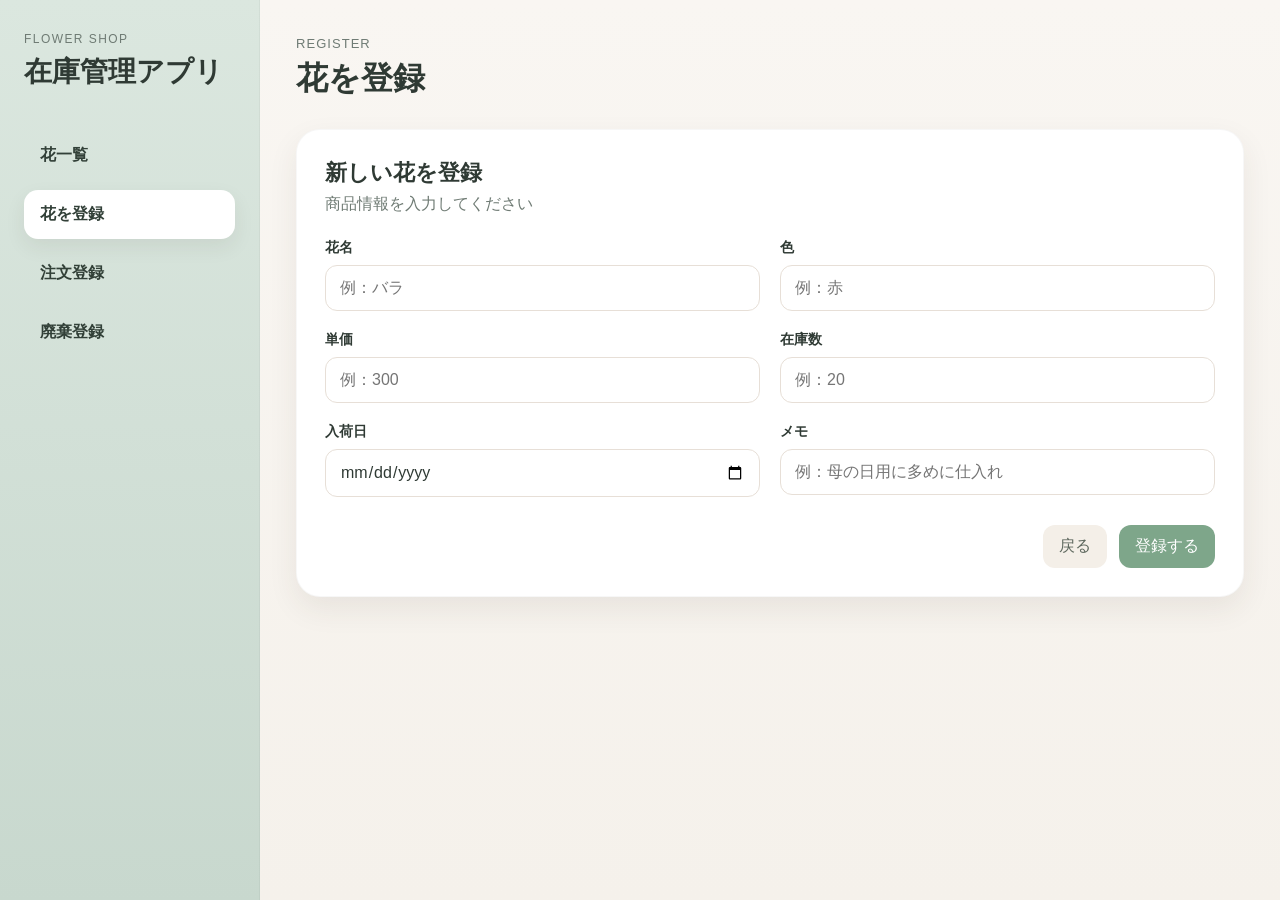
==== add-flower.html @ 865f947e "UI完成" ====
<!DOCTYPE html>
<html lang="ja">
<head>
  <meta charset="UTF-8">
  <meta name="viewport" content="width=device-width, initial-scale=1.0">
  <title>花を登録 | 花屋在庫管理アプリ</title>
  <link rel="stylesheet" href="css/style.css">
</head>
<body>
  <div class="app-layout">
    <aside class="sidebar">
      <div class="logo-area">
        <p class="logo-sub">Flower Shop</p>
        <h1>在庫管理アプリ</h1>
      </div>

      <nav class="side-nav">
        <a href="index.html">花一覧</a>
        <a href="add-flower.html" class="active">花を登録</a>
        <a href="order.html">注文登録</a>
        <a href="waste.html">廃棄登録</a>
      </nav>
    </aside>

    <main class="main-content">
      <header class="page-header">
        <div>
          <p class="page-label">Register</p>
          <h2>花を登録</h2>
        </div>
      </header>

      <section class="content-card form-card">
        <div class="section-head single">
          <div>
            <h3>新しい花を登録</h3>
            <p>商品情報を入力してください</p>
          </div>
        </div>

        <form>
          <div class="form-grid">
            <div class="form-group">
              <label for="name">花名</label>
              <input type="text" id="name" name="name" placeholder="例：バラ">
            </div>

            <div class="form-group">
              <label for="color">色</label>
              <input type="text" id="color" name="color" placeholder="例：赤">
            </div>

            <div class="form-group">
              <label for="price">単価</label>
              <input type="number" id="price" name="price" placeholder="例：300">
            </div>

            <div class="form-group">
              <label for="stock">在庫数</label>
              <input type="number" id="stock" name="stock" placeholder="例：20">
            </div>

            <div class="form-group">
              <label for="arrival-date">入荷日</label>
              <input type="date" id="arrival-date" name="arrival-date">
            </div>

            <div class="form-group">
              <label for="note">メモ</label>
              <input type="text" id="note" name="note" placeholder="例：母の日用に多めに仕入れ">
            </div>
          </div>

          <div class="form-actions">
            <a href="index.html" class="secondary-btn">戻る</a>
            <button type="submit" class="primary-btn">登録する</button>
          </div>
        </form>
      </section>
    </main>
  </div>
</body>
</html>
---- css/style.css ----
:root {
  --bg: #f7f4f0;
  --sidebar: #dbe7df;
  --sidebar-dark: #c8d8ce;
  --card: #ffffff;
  --line: #e7dfd7;
  --text: #2f3a34;
  --subtext: #6f7b74;
  --accent: #7ea68a;
  --accent-dark: #648570;
  --accent-soft: #edf4ef;
  --danger: #d97b7b;
  --danger-soft: #fceaea;
  --warning: #c49a52;
  --warning-soft: #fbf3e3;
  --shadow: 0 12px 30px rgba(66, 54, 44, 0.08);
  --radius-lg: 20px;
  --radius-md: 14px;
  --radius-sm: 10px;
}

* {
  box-sizing: border-box;
}

body {
  margin: 0;
  font-family: "Yu Gothic UI", "Hiragino Sans", "Meiryo", sans-serif;
  background: linear-gradient(180deg, #f9f6f2 0%, #f5f1eb 100%);
  color: var(--text);
}

a {
  color: inherit;
  text-decoration: none;
}

.app-layout {
  min-height: 100vh;
  display: grid;
  grid-template-columns: 260px 1fr;
}

.sidebar {
  background: linear-gradient(180deg, var(--sidebar) 0%, var(--sidebar-dark) 100%);
  padding: 32px 24px;
  border-right: 1px solid rgba(0, 0, 0, 0.04);
}

.logo-area {
  margin-bottom: 40px;
}

.logo-sub {
  margin: 0 0 6px;
  font-size: 12px;
  letter-spacing: 0.12em;
  text-transform: uppercase;
  color: var(--subtext);
}

.logo-area h1 {
  margin: 0;
  font-size: 28px;
  line-height: 1.4;
}

.side-nav {
  display: flex;
  flex-direction: column;
  gap: 10px;
}

.side-nav a {
  padding: 14px 16px;
  border-radius: var(--radius-md);
  font-weight: 600;
  color: #324038;
  transition: 0.2s;
}

.side-nav a:hover {
  background: rgba(255, 255, 255, 0.55);
}

.side-nav a.active {
  background: #ffffff;
  box-shadow: 0 8px 20px rgba(60, 50, 40, 0.08);
}

.main-content {
  padding: 36px;
}

.page-header {
  display: flex;
  justify-content: space-between;
  align-items: center;
  gap: 16px;
  margin-bottom: 28px;
}

.page-label {
  margin: 0 0 6px;
  font-size: 13px;
  color: var(--subtext);
  letter-spacing: 0.08em;
  text-transform: uppercase;
}

.page-header h2 {
  margin: 0;
  font-size: 32px;
}

.summary-grid {
  display: grid;
  grid-template-columns: repeat(3, minmax(0, 1fr));
  gap: 18px;
  margin-bottom: 24px;
}

.summary-card {
  background: var(--card);
  border-radius: var(--radius-lg);
  padding: 24px;
  box-shadow: var(--shadow);
  border: 1px solid rgba(0, 0, 0, 0.03);
}

.summary-title {
  margin: 0 0 10px;
  color: var(--subtext);
  font-size: 14px;
}

.summary-value {
  margin: 0;
  font-size: 30px;
  font-weight: 700;
}

.content-card {
  background: var(--card);
  border-radius: 24px;
  padding: 28px;
  box-shadow: var(--shadow);
  border: 1px solid rgba(0, 0, 0, 0.03);
}

.section-head {
  display: flex;
  justify-content: space-between;
  align-items: center;
  gap: 16px;
  margin-bottom: 24px;
}

.section-head.single {
  justify-content: flex-start;
}

.section-head h3 {
  margin: 0 0 6px;
  font-size: 22px;
}

.section-head p {
  margin: 0;
  color: var(--subtext);
}

.search-box,
input,
select,
textarea {
  width: 100%;
  border: 1px solid var(--line);
  background: #fff;
  border-radius: 12px;
  padding: 13px 14px;
  font: inherit;
  color: var(--text);
  outline: none;
  transition: border-color 0.2s, box-shadow 0.2s;
}

.search-box {
  max-width: 240px;
}

input:focus,
select:focus,
textarea:focus,
.search-box:focus {
  border-color: var(--accent);
  box-shadow: 0 0 0 4px rgba(126, 166, 138, 0.15);
}

.table-wrap {
  overflow-x: auto;
}

table {
  width: 100%;
  border-collapse: collapse;
  min-width: 900px;
}

thead th {
  background: #f8f4ee;
  color: #5e685f;
  font-size: 14px;
  font-weight: 700;
  text-align: left;
  padding: 14px 16px;
  border-bottom: 1px solid var(--line);
}

tbody td {
  padding: 16px;
  border-bottom: 1px solid #f0ebe4;
  vertical-align: middle;
}

tbody tr:hover {
  background: #fcfaf7;
}

.status {
  display: inline-flex;
  align-items: center;
  justify-content: center;
  min-width: 88px;
  padding: 8px 12px;
  border-radius: 999px;
  font-size: 13px;
  font-weight: 700;
}

.status.ok {
  background: var(--accent-soft);
  color: var(--accent-dark);
}

.status.low {
  background: var(--warning-soft);
  color: var(--warning);
}

.status.danger {
  background: var(--danger-soft);
  color: var(--danger);
}

.action-group {
  display: flex;
  gap: 8px;
  flex-wrap: wrap;
}

.table-btn,
.primary-btn,
.secondary-btn {
  display: inline-flex;
  align-items: center;
  justify-content: center;
  border-radius: 12px;
  padding: 11px 16px;
  font-weight: 700;
  transition: 0.2s;
  border: none;
  cursor: pointer;
  font: inherit;
}

.primary-btn,
.table-btn {
  background: var(--accent);
  color: #fff;
}

.primary-btn:hover,
.table-btn:hover {
  background: var(--accent-dark);
}

.table-btn.sub,
.secondary-btn {
  background: #f4efe8;
  color: #5f695f;
}

.table-btn.sub:hover,
.secondary-btn:hover {
  background: #eae2d8;
}

.form-card {
  max-width: 980px;
}

.form-grid {
  display: grid;
  grid-template-columns: repeat(2, minmax(0, 1fr));
  gap: 20px;
}

.form-group {
  display: flex;
  flex-direction: column;
}

.form-group label {
  margin-bottom: 8px;
  font-weight: 700;
  font-size: 14px;
}

.full-width {
  grid-column: 1 / -1;
}

textarea {
  resize: vertical;
  min-height: 120px;
}

.highlight-box {
  margin-top: 24px;
  padding: 20px 22px;
  border-radius: 18px;
  background: linear-gradient(135deg, #f5f9f5 0%, #edf4ef 100%);
  border: 1px solid #dce8df;
}

.highlight-label {
  margin: 0 0 8px;
  color: var(--subtext);
  font-size: 14px;
}

.highlight-value {
  margin: 0;
  font-size: 28px;
  font-weight: 700;
  color: var(--accent-dark);
}

.form-actions {
  display: flex;
  justify-content: flex-end;
  gap: 12px;
  margin-top: 28px;
}

@media (max-width: 960px) {
  .app-layout {
    grid-template-columns: 1fr;
  }

  .sidebar {
    border-right: none;
    border-bottom: 1px solid rgba(0, 0, 0, 0.04);
  }

  .summary-grid {
    grid-template-columns: 1fr;
  }

  .form-grid {
    grid-template-columns: 1fr;
  }

  .page-header {
    flex-direction: column;
    align-items: flex-start;
  }

  .section-head {
    flex-direction: column;
    align-items: flex-start;
  }

  .search-box {
    max-width: 100%;
  }
}

@media (max-width: 640px) {
  .main-content {
    padding: 20px;
  }

  .content-card {
    padding: 20px;
  }

  .logo-area h1 {
    font-size: 24px;
  }

  .page-header h2 {
    font-size: 26px;
  }

  .form-actions {
    flex-direction: column;
  }

  .primary-btn,
  .secondary-btn {
    width: 100%;
  }
}
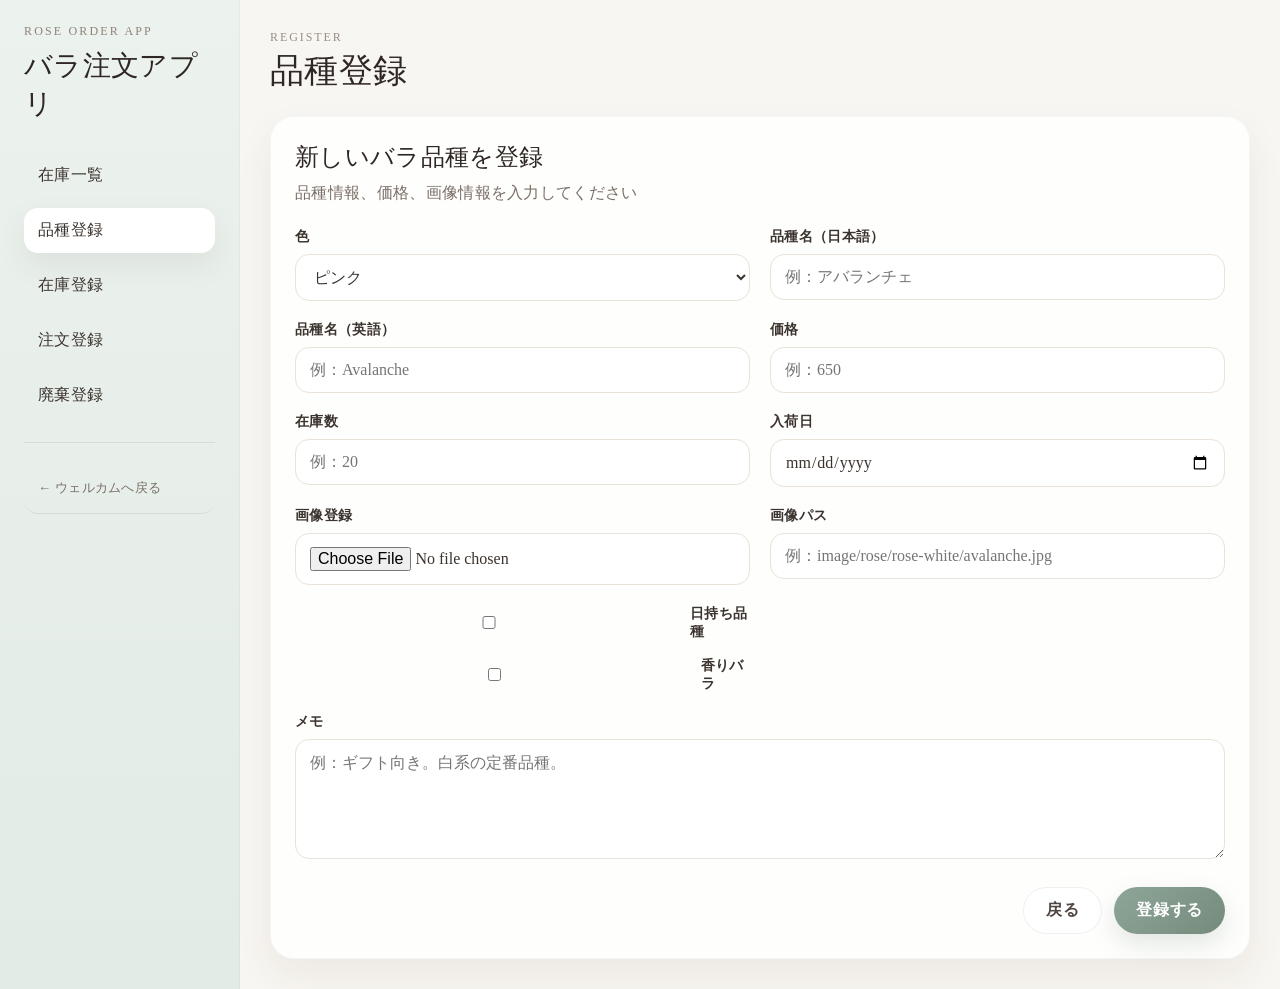
==== commit 505de9a4: "README追加" ====
--- a/add-flower.html
+++ b/add-flower.html
@@ -3,56 +3,74 @@
 <head>
   <meta charset="UTF-8">
   <meta name="viewport" content="width=device-width, initial-scale=1.0">
-  <title>花を登録 | 花屋在庫管理アプリ</title>
+  <title>品種登録 | バラ注文アプリ</title>
   <link rel="stylesheet" href="css/style.css">
 </head>
 <body>
   <div class="app-layout">
     <aside class="sidebar">
       <div class="logo-area">
-        <p class="logo-sub">Flower Shop</p>
-        <h1>在庫管理アプリ</h1>
+        <p class="logo-sub">Rose Order App</p>
+        <h1>バラ注文アプリ</h1>
       </div>
 
       <nav class="side-nav">
-        <a href="index.html">花一覧</a>
-        <a href="add-flower.html" class="active">花を登録</a>
-        <a href="order.html">注文登録</a>
-        <a href="waste.html">廃棄登録</a>
-      </nav>
+  <a href="index.html">在庫一覧</a>
+  <a href="add-flower.html" class="active">品種登録</a>
+  <a href="stock.html">在庫登録</a>
+  <a href="order.html">注文登録</a>
+  <a href="waste.html">廃棄登録</a>
+
+  <div class="nav-divider"></div>
+
+  <a href="welcome.html" class="back-home">← ウェルカムへ戻る</a>
+</nav>
     </aside>
 
     <main class="main-content">
       <header class="page-header">
         <div>
           <p class="page-label">Register</p>
-          <h2>花を登録</h2>
+          <h2>品種登録</h2>
         </div>
       </header>
 
       <section class="content-card form-card">
         <div class="section-head single">
           <div>
-            <h3>新しい花を登録</h3>
-            <p>商品情報を入力してください</p>
+            <h3>新しいバラ品種を登録</h3>
+            <p>品種情報、価格、画像情報を入力してください</p>
           </div>
         </div>
 
         <form>
           <div class="form-grid">
             <div class="form-group">
-              <label for="name">花名</label>
-              <input type="text" id="name" name="name" placeholder="例：バラ">
+              <label for="rose-color">色</label>
+              <select id="rose-color" name="rose-color">
+                <option>ピンク</option>
+                <option>レッド</option>
+                <option>イエロー</option>
+                <option>ホワイト</option>
+                <option>グリーン</option>
+                <option>オレンジ</option>
+                <option>その他</option>
+              </select>
             </div>
 
             <div class="form-group">
-              <label for="color">色</label>
-              <input type="text" id="color" name="color" placeholder="例：赤">
+              <label for="rose-name-ja">品種名（日本語）</label>
+              <input type="text" id="rose-name-ja" name="rose-name-ja" placeholder="例：アバランチェ">
             </div>
 
             <div class="form-group">
-              <label for="price">単価</label>
-              <input type="number" id="price" name="price" placeholder="例：300">
+              <label for="rose-name-en">品種名（英語）</label>
+              <input type="text" id="rose-name-en" name="rose-name-en" placeholder="例：Avalanche">
+            </div>
+
+            <div class="form-group">
+              <label for="price">価格</label>
+              <input type="number" id="price" name="price" placeholder="例：650">
             </div>
 
             <div class="form-group">
@@ -66,8 +84,23 @@
             </div>
 
             <div class="form-group">
+              <label for="rose-image">画像登録</label>
+              <input type="file" id="rose-image" name="rose-image" accept=".jpg,.jpeg,.png,.webp">
+            </div>
+
+            <div class="form-group">
+              <label for="rose-path">画像パス</label>
+              <input type="text" id="rose-path" name="rose-path" placeholder="例：image/rose/rose-white/avalanche.jpg">
+            </div>
+
+            <div class="form-group checkbox-group">
+              <label><input type="checkbox" name="long-lasting"> 日持ち品種</label>
+              <label><input type="checkbox" name="fragrant"> 香りバラ</label>
+            </div>
+
+            <div class="form-group full-width">
               <label for="note">メモ</label>
-              <input type="text" id="note" name="note" placeholder="例：母の日用に多めに仕入れ">
+              <textarea id="note" name="note" rows="4" placeholder="例：ギフト向き。白系の定番品種。"></textarea>
             </div>
           </div>
 
--- a/css/style.css
+++ b/css/style.css
@@ -1,95 +1,155 @@
+/* =========================================================
+   01. Design Tokens
+   色・影・角丸など、アプリ全体で使う共通変数
+========================================================= */
 :root {
-  --bg: #f7f4f0;
-  --sidebar: #dbe7df;
-  --sidebar-dark: #c8d8ce;
+  --bg: #f8f6f2;
   --card: #ffffff;
-  --line: #e7dfd7;
-  --text: #2f3a34;
-  --subtext: #6f7b74;
-  --accent: #7ea68a;
-  --accent-dark: #648570;
-  --accent-soft: #edf4ef;
-  --danger: #d97b7b;
-  --danger-soft: #fceaea;
-  --warning: #c49a52;
+  --line: #e8e2d9;
+  --text: #3b332e;
+  --subtext: #7a6f67;
+  --heading: #2f2723;
+  --accent: #8a9f8f;
+  --accent-dark: #6f8677;
+  --accent-soft: #edf3ef;
+  --danger: #c88b8b;
+  --danger-soft: #f8eded;
+  --warning: #c7a36b;
   --warning-soft: #fbf3e3;
   --shadow: 0 12px 30px rgba(66, 54, 44, 0.08);
-  --radius-lg: 20px;
+  --shadow-soft: 0 16px 36px rgba(78, 63, 49, 0.07);
+  --radius-lg: 24px;
   --radius-md: 14px;
   --radius-sm: 10px;
 }
 
+/* =========================================================
+   02. Base / Reset
+   全ページ共通の基本設定
+========================================================= */
+html {
+  scroll-behavior: smooth;
+}
+
 * {
   box-sizing: border-box;
 }
 
 body {
   margin: 0;
-  font-family: "Yu Gothic UI", "Hiragino Sans", "Meiryo", sans-serif;
-  background: linear-gradient(180deg, #f9f6f2 0%, #f5f1eb 100%);
+  background: var(--bg);
   color: var(--text);
+  font-family:
+    "Yu Mincho",
+    "Hiragino Mincho ProN",
+    "MS PMincho",
+    "Yu Gothic UI",
+    serif;
+  letter-spacing: 0.02em;
 }
 
 a {
+  text-decoration: none;
   color: inherit;
-  text-decoration: none;
-}
-
+}
+
+img {
+  max-width: 100%;
+}
+
+h1,
+h2,
+h3,
+h4,
+.video-kicker,
+.section-label,
+.logo-sub {
+  font-family:
+    "Georgia",
+    "Times New Roman",
+    "Yu Mincho",
+    serif;
+  color: var(--heading);
+  font-weight: 500;
+}
+
+/* =========================================================
+   03. App Layout / Sidebar
+   管理画面系ページの2カラムレイアウトと左サイドバー
+========================================================= */
 .app-layout {
+  display: grid;
+  grid-template-columns: 240px 1fr;
   min-height: 100vh;
-  display: grid;
-  grid-template-columns: 260px 1fr;
 }
 
 .sidebar {
-  background: linear-gradient(180deg, var(--sidebar) 0%, var(--sidebar-dark) 100%);
-  padding: 32px 24px;
+  background: linear-gradient(180deg, #ecf2ee 0%, #e2ebe5 100%);
+  padding: 24px;
   border-right: 1px solid rgba(0, 0, 0, 0.04);
 }
 
 .logo-area {
-  margin-bottom: 40px;
-}
-
-.logo-sub {
-  margin: 0 0 6px;
-  font-size: 12px;
-  letter-spacing: 0.12em;
-  text-transform: uppercase;
-  color: var(--subtext);
+  margin-bottom: 30px;
 }
 
 .logo-area h1 {
   margin: 0;
   font-size: 28px;
-  line-height: 1.4;
+  line-height: 1.35;
+}
+
+.logo-sub {
+  margin: 0 0 8px;
+  font-size: 12px;
+  letter-spacing: 0.18em;
+  text-transform: uppercase;
+  color: #8f8379;
 }
 
 .side-nav {
+  margin-top: 30px;
   display: flex;
   flex-direction: column;
   gap: 10px;
 }
 
 .side-nav a {
-  padding: 14px 16px;
-  border-radius: var(--radius-md);
-  font-weight: 600;
-  color: #324038;
-  transition: 0.2s;
+  padding: 12px 14px;
+  border-radius: 14px;
+  transition: 0.2s ease;
 }
 
 .side-nav a:hover {
-  background: rgba(255, 255, 255, 0.55);
+  background: rgba(255, 255, 255, 0.6);
 }
 
 .side-nav a.active {
-  background: #ffffff;
-  box-shadow: 0 8px 20px rgba(60, 50, 40, 0.08);
-}
-
+  background: white;
+  box-shadow: var(--shadow);
+}
+
+/* サイドバー内：ウェルカムページへ戻るリンク */
+.side-nav .back-home {
+  margin-bottom: 18px;
+  padding-bottom: 16px;
+  color: var(--subtext);
+  font-size: 13px;
+  border-bottom: 1px solid rgba(0, 0, 0, 0.08);
+}
+
+.side-nav .back-home:hover {
+  color: var(--accent-dark);
+  background: rgba(255, 255, 255, 0.5);
+  transform: translateX(-2px);
+}
+
+/* =========================================================
+   04. Page Layout / Header / Content Card
+   各ページ共通のメイン領域・見出し・カード
+========================================================= */
 .main-content {
-  padding: 36px;
+  padding: 30px;
 }
 
 .page-header {
@@ -97,55 +157,21 @@
   justify-content: space-between;
   align-items: center;
   gap: 16px;
-  margin-bottom: 28px;
+  margin-bottom: 24px;
 }
 
 .page-label {
   margin: 0 0 6px;
-  font-size: 13px;
-  color: var(--subtext);
-  letter-spacing: 0.08em;
+  font-size: 12px;
+  letter-spacing: 0.16em;
   text-transform: uppercase;
+  color: #998d84;
 }
 
 .page-header h2 {
   margin: 0;
-  font-size: 32px;
-}
-
-.summary-grid {
-  display: grid;
-  grid-template-columns: repeat(3, minmax(0, 1fr));
-  gap: 18px;
-  margin-bottom: 24px;
-}
-
-.summary-card {
-  background: var(--card);
-  border-radius: var(--radius-lg);
-  padding: 24px;
-  box-shadow: var(--shadow);
-  border: 1px solid rgba(0, 0, 0, 0.03);
-}
-
-.summary-title {
-  margin: 0 0 10px;
-  color: var(--subtext);
-  font-size: 14px;
-}
-
-.summary-value {
-  margin: 0;
-  font-size: 30px;
-  font-weight: 700;
-}
-
-.content-card {
-  background: var(--card);
-  border-radius: 24px;
-  padding: 28px;
-  box-shadow: var(--shadow);
-  border: 1px solid rgba(0, 0, 0, 0.03);
+  font-size: 34px;
+  line-height: 1.2;
 }
 
 .section-head {
@@ -153,7 +179,7 @@
   justify-content: space-between;
   align-items: center;
   gap: 16px;
-  margin-bottom: 24px;
+  margin-bottom: 22px;
 }
 
 .section-head.single {
@@ -162,14 +188,99 @@
 
 .section-head h3 {
   margin: 0 0 6px;
-  font-size: 22px;
+  font-size: 24px;
 }
 
 .section-head p {
   margin: 0;
   color: var(--subtext);
-}
-
+  line-height: 1.7;
+}
+
+.content-card {
+  background: rgba(255, 255, 255, 0.84);
+  padding: 24px;
+  border-radius: var(--radius-lg);
+  box-shadow: var(--shadow-soft);
+  border: 1px solid rgba(0, 0, 0, 0.035);
+}
+
+/* 旧ヘッダー内Welcomeリンク用。今後使わない場合は削除OK */
+.back-welcome-link {
+  display: inline-block;
+  margin-bottom: 8px;
+  font-size: 13px;
+  color: var(--subtext);
+  transition: 0.2s ease;
+}
+
+.back-welcome-link:hover {
+  color: var(--accent-dark);
+  transform: translateX(-2px);
+}
+
+/* =========================================================
+   05. Buttons
+   全ページ共通の主要ボタン・サブボタン・テーブル用ボタン
+========================================================= */
+.primary-btn,
+.secondary-btn,
+.table-btn {
+  display: inline-flex;
+  align-items: center;
+  justify-content: center;
+  gap: 8px;
+  padding: 12px 22px;
+  border-radius: 999px;
+  border: none;
+  cursor: pointer;
+  font: inherit;
+  font-weight: 600;
+  letter-spacing: 0.04em;
+  transition: 0.22s ease;
+}
+
+.primary-btn {
+  background: linear-gradient(135deg, #8ea698 0%, #748b7c 100%);
+  color: #fff;
+  box-shadow: 0 10px 24px rgba(116, 139, 124, 0.2);
+}
+
+.primary-btn:hover {
+  transform: translateY(-1px);
+  filter: brightness(0.98);
+}
+
+.secondary-btn {
+  background: rgba(255, 255, 255, 0.78);
+  color: #4f4641;
+  border: 1px solid rgba(0, 0, 0, 0.06);
+}
+
+.secondary-btn:hover {
+  background: rgba(255, 255, 255, 0.95);
+}
+
+.table-btn {
+  background: var(--accent);
+  color: white;
+  padding: 10px 14px;
+  border-radius: 12px;
+}
+
+.table-btn.sub {
+  background: #f1ece4;
+  color: #5e544d;
+}
+
+.large-btn {
+  margin-top: 20px;
+}
+
+/* =========================================================
+   06. Forms
+   品種登録・廃棄登録・在庫登録などのフォーム共通
+========================================================= */
 .search-box,
 input,
 select,
@@ -177,7 +288,7 @@
   width: 100%;
   border: 1px solid var(--line);
   background: #fff;
-  border-radius: 12px;
+  border-radius: 14px;
   padding: 13px 14px;
   font: inherit;
   color: var(--text);
@@ -185,18 +296,98 @@
   transition: border-color 0.2s, box-shadow 0.2s;
 }
 
-.search-box {
-  max-width: 240px;
-}
-
+.search-box:focus,
 input:focus,
 select:focus,
-textarea:focus,
-.search-box:focus {
+textarea:focus {
   border-color: var(--accent);
-  box-shadow: 0 0 0 4px rgba(126, 166, 138, 0.15);
-}
-
+  box-shadow: 0 0 0 4px rgba(138, 159, 143, 0.14);
+}
+
+textarea {
+  resize: vertical;
+  min-height: 120px;
+}
+
+label {
+  font-weight: 600;
+  margin-bottom: 8px;
+  font-size: 14px;
+}
+
+.form-card {
+  max-width: 980px;
+}
+
+.form-grid {
+  display: grid;
+  grid-template-columns: repeat(2, minmax(0, 1fr));
+  gap: 20px;
+}
+
+.form-group {
+  display: flex;
+  flex-direction: column;
+}
+
+.full-width {
+  grid-column: 1 / -1;
+}
+
+.form-actions {
+  display: flex;
+  justify-content: flex-end;
+  gap: 12px;
+  margin-top: 28px;
+}
+
+.checkbox-group {
+  justify-content: flex-end;
+  gap: 16px;
+}
+
+.checkbox-group label {
+  display: inline-flex;
+  align-items: center;
+  gap: 8px;
+  margin-bottom: 0;
+}
+
+/* =========================================================
+   07. Summary Cards
+   一覧ページなどで使う集計カード
+========================================================= */
+.summary-grid {
+  display: grid;
+  grid-template-columns: repeat(3, minmax(0, 1fr));
+  gap: 18px;
+  margin-bottom: 24px;
+}
+
+.summary-card {
+  background: rgba(255, 255, 255, 0.88);
+  border-radius: 22px;
+  padding: 24px;
+  box-shadow: var(--shadow-soft);
+  border: 1px solid rgba(0, 0, 0, 0.03);
+}
+
+.summary-title {
+  margin: 0 0 10px;
+  color: var(--subtext);
+  font-size: 14px;
+}
+
+.summary-value {
+  margin: 0;
+  font-size: 30px;
+  font-weight: 700;
+}
+
+/* =========================================================
+   08. Tables
+   一覧ページ・管理画面のテーブル表示
+========================================================= */
 .table-wrap {
   overflow-x: auto;
 }
@@ -207,26 +398,57 @@
   min-width: 900px;
 }
 
+th,
+td {
+  padding: 12px;
+  border-bottom: 1px solid var(--line);
+  text-align: left;
+  vertical-align: middle;
+}
+
 thead th {
-  background: #f8f4ee;
-  color: #5e685f;
+  background: #f7f2eb;
+  color: #6f645b;
   font-size: 14px;
   font-weight: 700;
-  text-align: left;
-  padding: 14px 16px;
-  border-bottom: 1px solid var(--line);
-}
-
-tbody td {
-  padding: 16px;
-  border-bottom: 1px solid #f0ebe4;
-  vertical-align: middle;
 }
 
 tbody tr:hover {
   background: #fcfaf7;
 }
 
+.search-box {
+  max-width: 240px;
+}
+
+/* =========================================================
+   09. Admin / Register Page Parts
+   品種登録・管理画面用の画像サムネイルなど
+========================================================= */
+.admin-register-card {
+  margin-bottom: 24px;
+}
+
+.admin-thumb {
+  width: 72px;
+  height: 72px;
+  overflow: hidden;
+  border-radius: 14px;
+  background: #f4efe8;
+  flex-shrink: 0;
+}
+
+.admin-thumb img {
+  width: 100%;
+  height: 100%;
+  object-fit: cover;
+  display: block;
+}
+
+/* =========================================================
+   10. Tags / Badges
+   状態タグ・色タグ・特徴タグ（日持ち/香り）
+========================================================= */
 .status {
   display: inline-flex;
   align-items: center;
@@ -253,118 +475,975 @@
   color: var(--danger);
 }
 
-.action-group {
-  display: flex;
+.soft-color-tag {
+  display: inline-flex;
+  align-items: center;
+  justify-content: center;
+  padding: 6px 12px;
+  border-radius: 999px;
+  font-size: 12px;
+  font-weight: 700;
+  color: white;
+}
+
+.soft-pink {
+  background: #f1b5c6;
+  color: #ffffff;
+}
+
+.soft-red {
+  background: #d98686;
+  color: #ffffff;
+}
+
+.soft-yellow {
+  background: #dfc474;
+  color: #ffffff;
+}
+
+.soft-white {
+  background: #d9d6d1;
+  color: #4f4b47;
+}
+
+.soft-green {
+  background: #9dbda8;
+  color: #ffffff;
+}
+
+.soft-orange {
+  background: #dea87a;
+  color: #ffffff;
+}
+
+.soft-other {
+  background: linear-gradient(135deg, #d8c3ea 0%, #e6c8b4 50%, #cdd9ef 100%);
+  color: #ffffff;
+}
+
+.feature-tag-group {
+  display: flex;
+  flex-wrap: wrap;
+  gap: 6px;
+  margin: 6px 0 10px;
+}
+
+.feature-tag {
+  font-size: 11px;
+  padding: 5px 9px;
+  border-radius: 999px;
+  color: white;
+  font-weight: 700;
+  letter-spacing: 0.03em;
+}
+
+.feature-tag.long {
+  background: #7ea68a;
+}
+
+.feature-tag.aroma {
+  background: #c78fb3;
+}
+
+/* =========================================================
+   11. Order Page
+   注文登録ページ：カートリンク・フィルター・バラカード
+========================================================= */
+.cart-header {
+  align-items: center;
+}
+
+.cart-link {
+  display: inline-flex;
+  align-items: center;
+  gap: 10px;
+  background: rgba(255, 255, 255, 0.9);
+  border: 1px solid var(--line);
+  padding: 12px 16px;
+  border-radius: 999px;
+  box-shadow: var(--shadow-soft);
+  font-weight: 700;
+}
+
+.cart-count-badge {
+  min-width: 28px;
+  height: 28px;
+  border-radius: 999px;
+  background: var(--accent);
+  color: #fff;
+  display: inline-flex;
+  align-items: center;
+  justify-content: center;
+  font-size: 13px;
+}
+
+.catalog-filter {
+  display: flex;
+  flex-wrap: wrap;
+  gap: 10px;
+  margin-bottom: 20px;
+}
+
+.chip {
+  border: none;
+  padding: 10px 16px;
+  border-radius: 999px;
+  font-size: 13px;
+  cursor: pointer;
+  color: white;
+  transition: 0.2s;
+  font-weight: 700;
+  letter-spacing: 0.02em;
+}
+
+.chip:hover {
+  opacity: 0.88;
+}
+
+.chip[data-filter="all"] {
+  background: linear-gradient(135deg, #aab6af 0%, #8e9b94 100%);
+}
+
+.chip[data-filter="ピンク"] {
+  background: #f1b5c6;
+}
+
+.chip[data-filter="レッド"] {
+  background: #d98686;
+}
+
+.chip[data-filter="イエロー"] {
+  background: #dfc474;
+}
+
+.chip[data-filter="ホワイト"] {
+  background: #d9d6d1;
+  color: #4f4b47;
+}
+
+.chip[data-filter="グリーン"] {
+  background: #9dbda8;
+}
+
+.chip[data-filter="オレンジ"] {
+  background: #dea87a;
+}
+
+.chip[data-filter="その他"] {
+  background: linear-gradient(135deg, #d8c3ea 0%, #e6c8b4 50%, #cdd9ef 100%);
+}
+
+.chip.active {
+  transform: scale(1.05);
+  box-shadow: 0 4px 10px rgba(0, 0, 0, 0.15);
+}
+
+.flower-grid {
+  display: grid;
+  grid-template-columns: repeat(3, minmax(0, 1fr));
+  gap: 20px;
+}
+
+.flower-card {
+  background: rgba(255, 255, 255, 0.92);
+  border-radius: 20px;
+  overflow: hidden;
+  box-shadow: var(--shadow-soft);
+  border: 1px solid rgba(0, 0, 0, 0.035);
+  transition: transform 0.2s, box-shadow 0.2s;
+}
+
+.flower-card:hover {
+  transform: translateY(-3px);
+  box-shadow: 0 18px 34px rgba(66, 54, 44, 0.1);
+}
+
+.flower-image-wrap {
+  position: relative;
+  width: 100%;
+  aspect-ratio: 1 / 1;
+  overflow: hidden;
+  background: #f5f5f5;
+}
+
+.flower-image {
+  width: 100%;
+  height: 100%;
+  object-fit: cover;
+  display: block;
+  transform: scale(1.03);
+}
+
+/* 注文カード：日持ち/香りタグを画像上に重ねる */
+.image-feature-tags {
+  position: absolute;
+  top: 10px;
+  left: 10px;
+  z-index: 2;
+  margin: 0;
+  display: flex;
+  flex-wrap: wrap;
+  gap: 6px;
+}
+
+.image-feature-tags .feature-tag {
+  font-size: 11px;
+  padding: 5px 9px;
+  border-radius: 999px;
+  color: #fff;
+  backdrop-filter: blur(2px);
+  box-shadow: 0 4px 10px rgba(0, 0, 0, 0.16);
+}
+
+.flower-card-body {
+  padding: 16px;
+}
+
+.tag-group {
+  display: flex;
+  flex-wrap: wrap;
   gap: 8px;
-  flex-wrap: wrap;
-}
-
-.table-btn,
-.primary-btn,
-.secondary-btn {
+  margin-bottom: 10px;
+}
+
+.tag {
   display: inline-flex;
   align-items: center;
   justify-content: center;
+  padding: 6px 10px;
+  border-radius: 999px;
+  background: #edf4ef;
+  color: var(--accent-dark);
+  font-size: 12px;
+  font-weight: 700;
+}
+
+.flower-name {
+  margin: 0 0 6px;
+  font-size: 20px;
+}
+
+.flower-en-name {
+  margin: 0 0 12px;
+  color: var(--subtext);
+  font-size: 13px;
+  word-break: break-word;
+}
+
+.flower-price {
+  margin: 0 0 16px;
+  font-size: 18px;
+  font-weight: 700;
+  color: var(--accent-dark);
+}
+
+.card-order-row {
+  display: grid;
+  grid-template-columns: 100px 1fr;
+  gap: 10px;
+  align-items: center;
+}
+
+.qty-select {
+  padding: 10px;
   border-radius: 12px;
-  padding: 11px 16px;
-  font-weight: 700;
-  transition: 0.2s;
+  border: 1px solid var(--line);
+  background: #fff;
+}
+
+/* =========================================================
+   12. Cart Page
+   カートページ：カート内商品・数量変更・合計欄
+========================================================= */
+.cart-page-layout,
+.checkout-layout {
+  display: grid;
+  grid-template-columns: minmax(0, 1fr) 360px;
+  gap: 24px;
+  align-items: start;
+}
+
+.cart-items {
+  display: flex;
+  flex-direction: column;
+  gap: 14px;
+}
+
+.large-cart-items {
+  margin-bottom: 0;
+}
+
+.empty-cart {
+  margin: 0;
+  padding: 20px;
+  border-radius: 16px;
+  background: #fcfaf7;
+  color: var(--subtext);
+  text-align: center;
+}
+
+.cart-item {
+  display: grid;
+  grid-template-columns: 80px 1fr;
+  gap: 10px;
+  background: #faf7f3;
+  padding: 12px;
+  border-radius: 16px;
+  border: 1px solid var(--line);
+}
+
+.cart-item-image-wrap {
+  width: 80px;
+  height: 80px;
+  overflow: hidden;
+  border-radius: 12px;
+  background: #f5f5f5;
+}
+
+.cart-item-image {
+  width: 100%;
+  height: 100%;
+  object-fit: cover;
+  display: block;
+}
+
+.cart-item-body {
+  min-width: 0;
+}
+
+.cart-item-head {
+  display: flex;
+  justify-content: space-between;
+  gap: 12px;
+  margin-bottom: 10px;
+}
+
+.cart-item-head h4 {
+  margin: 0 0 4px;
+  font-size: 16px;
+}
+
+.cart-item-head p {
+  margin: 0;
+  font-size: 13px;
+  color: var(--subtext);
+}
+
+.remove-btn {
   border: none;
+  background: transparent;
+  color: #a76d6d;
   cursor: pointer;
   font: inherit;
-}
-
-.primary-btn,
-.table-btn {
-  background: var(--accent);
-  color: #fff;
-}
-
-.primary-btn:hover,
-.table-btn:hover {
-  background: var(--accent-dark);
-}
-
-.table-btn.sub,
-.secondary-btn {
-  background: #f4efe8;
-  color: #5f695f;
-}
-
-.table-btn.sub:hover,
-.secondary-btn:hover {
-  background: #eae2d8;
-}
-
-.form-card {
-  max-width: 980px;
-}
-
-.form-grid {
-  display: grid;
-  grid-template-columns: repeat(2, minmax(0, 1fr));
-  gap: 20px;
-}
-
-.form-group {
-  display: flex;
+  font-weight: 700;
+  padding: 0;
+}
+
+.cart-qty-row {
+  display: flex;
+  justify-content: space-between;
+  align-items: center;
+  gap: 12px;
+}
+
+.qty-control {
+  display: inline-flex;
+  align-items: center;
+  gap: 10px;
+  background: #fff;
+  border: 1px solid var(--line);
+  border-radius: 999px;
+  padding: 6px 10px;
+}
+
+.qty-btn {
+  width: 28px;
+  height: 28px;
+  border: none;
+  border-radius: 50%;
+  background: #f2ece4;
+  cursor: pointer;
+  font-size: 18px;
+  line-height: 1;
+}
+
+.qty-value {
+  min-width: 20px;
+  text-align: center;
+  font-weight: 700;
+}
+
+.subtotal {
+  color: var(--accent-dark);
+  font-size: 16px;
+}
+
+.cart-summary-box,
+.checkout-summary-box {
+  padding-top: 8px;
+}
+
+.cart-row {
+  display: flex;
+  justify-content: space-between;
+  align-items: center;
+  gap: 12px;
+  margin-bottom: 12px;
+}
+
+.cart-row.total {
+  margin-bottom: 0;
+  font-size: 18px;
+}
+
+.shipping-note-box,
+.shipping-box {
+  background: #fcfaf7;
+  border: 1px solid var(--line);
+  border-radius: 16px;
+  padding: 16px;
+  margin: 16px 0 20px;
+}
+
+.shipping-note-box p,
+.shipping-box p {
+  margin: 0 0 8px;
+}
+
+.shipping-note-box p:last-child,
+.shipping-box p:last-child {
+  margin-bottom: 0;
+}
+
+.free-shipping-note {
+  color: var(--accent-dark);
+  font-weight: 700;
+}
+
+.column-actions {
   flex-direction: column;
 }
 
-.form-group label {
-  margin-bottom: 8px;
-  font-weight: 700;
-  font-size: 14px;
-}
-
-.full-width {
-  grid-column: 1 / -1;
-}
-
-textarea {
-  resize: vertical;
-  min-height: 120px;
-}
-
-.highlight-box {
-  margin-top: 24px;
-  padding: 20px 22px;
-  border-radius: 18px;
-  background: linear-gradient(135deg, #f5f9f5 0%, #edf4ef 100%);
-  border: 1px solid #dce8df;
-}
-
-.highlight-label {
-  margin: 0 0 8px;
+.column-actions .primary-btn,
+.column-actions .secondary-btn {
+  width: 100%;
+}
+
+.disabled-link {
+  opacity: 0.5;
+  pointer-events: none;
+}
+
+/* =========================================================
+   13. Checkout Page
+   注文確定ページ：配送・支払い・注文サマリー
+========================================================= */
+.checkout-section {
+  margin-bottom: 30px;
+}
+
+.checkout-form {
+  display: flex;
+  flex-direction: column;
+  gap: 24px;
+}
+
+.checkout-section h4 {
+  margin: 0 0 16px;
+  font-size: 18px;
+}
+
+.radio-group {
+  display: flex;
+  flex-wrap: wrap;
+  gap: 12px;
+  margin-bottom: 16px;
+}
+
+.radio-option,
+.radio-card {
+  display: inline-flex;
+  align-items: center;
+  gap: 8px;
+  background: #fcfaf7;
+  border: 1px solid var(--line);
+  border-radius: 14px;
+  padding: 12px 14px;
+  font-weight: 600;
+}
+
+.radio-card {
+  display: block;
+  cursor: pointer;
+}
+
+.radio-card input {
+  margin-right: 8px;
+}
+
+.payment-group {
+  flex-direction: column;
+}
+
+.hidden-section {
+  display: none;
+}
+
+.order-summary-panel {
+  position: sticky;
+  top: 24px;
+}
+
+.checkout-items {
+  display: flex;
+  flex-direction: column;
+  gap: 12px;
+  margin-bottom: 20px;
+}
+
+.checkout-item {
+  background: #fcfaf7;
+  border: 1px solid var(--line);
+  border-radius: 16px;
+  padding: 14px;
+}
+
+.checkout-item-row {
+  display: flex;
+  justify-content: space-between;
+  gap: 12px;
+}
+
+.checkout-item-row.sub-row {
+  margin-top: 6px;
   color: var(--subtext);
   font-size: 14px;
 }
 
-.highlight-value {
+/* =========================================================
+   14. Welcome Page - Hero
+   ウェルカムページ：動画背景のファーストビュー
+========================================================= */
+.video-welcome-body {
+  background: #f8f6f2;
+  color: var(--text);
+}
+
+.video-hero {
+  position: relative;
+  min-height: 100vh;
+  overflow: hidden;
+  display: flex;
+  align-items: center;
+  padding: 64px;
+}
+
+.video-bg {
+  position: absolute;
+  inset: 0;
+  width: 100%;
+  height: 100%;
+  object-fit: cover;
+}
+
+.video-overlay {
+  position: absolute;
+  inset: 0;
+  background:
+    linear-gradient(180deg, rgba(255, 255, 255, 0.52) 0%, rgba(255, 255, 255, 0.64) 55%, rgba(248, 246, 242, 0.96) 100%),
+    rgba(255, 255, 255, 0.08);
+  backdrop-filter: blur(1.5px);
+}
+
+.video-hero-content {
+  position: relative;
+  z-index: 2;
+  max-width: 760px;
+}
+
+.video-kicker {
+  margin: 0 0 14px;
+  font-size: 13px;
+  letter-spacing: 0.18em;
+  text-transform: uppercase;
+  color: #8f8379;
+}
+
+.video-title {
+  margin: 0 0 22px;
+  font-size: 64px;
+  line-height: 1.08;
+  color: var(--heading);
+  letter-spacing: 0.03em;
+  font-weight: 500;
+}
+
+.video-lead {
+  margin: 0 0 28px;
+  font-size: 18px;
+  line-height: 1.9;
+  color: var(--subtext);
+  max-width: 640px;
+}
+
+.video-actions {
+  display: flex;
+  flex-wrap: wrap;
+  gap: 12px;
+}
+
+.video-scroll {
+  position: absolute;
+  z-index: 2;
+  left: 64px;
+  bottom: 28px;
+  display: flex;
+  align-items: center;
+  gap: 12px;
+  color: #7a867f;
+}
+
+.video-scroll span {
+  width: 34px;
+  height: 56px;
+  border: 1px solid rgba(90, 104, 95, 0.35);
+  border-radius: 999px;
+  display: inline-flex;
+  justify-content: center;
+  position: relative;
+  background: rgba(255, 255, 255, 0.28);
+}
+
+.video-scroll span::after {
+  content: "";
+  width: 6px;
+  height: 12px;
+  border-radius: 999px;
+  background: rgba(90, 104, 95, 0.7);
+  position: absolute;
+  top: 10px;
+  animation: scrollDotLight 1.8s infinite;
+}
+
+.video-scroll p {
   margin: 0;
-  font-size: 28px;
-  font-weight: 700;
-  color: var(--accent-dark);
-}
-
-.form-actions {
-  display: flex;
-  justify-content: flex-end;
+  font-size: 12px;
+  letter-spacing: 0.14em;
+  text-transform: uppercase;
+}
+
+.fade-item {
+  opacity: 0;
+  transform: translateY(18px);
+  animation: softFadeUp 1.2s ease forwards;
+}
+
+.fade-1 { animation-delay: 0.2s; }
+.fade-2 { animation-delay: 0.6s; }
+.fade-3 { animation-delay: 1.1s; }
+.fade-4 { animation-delay: 1.6s; }
+.fade-5 { animation-delay: 2s; }
+
+/* =========================================================
+   15. Welcome Page - Concept / Collection / CTA
+   ウェルカムページ下部：コンセプト・ギャラリー・注文導線
+========================================================= */
+.compact-showcase {
+  display: grid;
+  grid-template-columns: 1fr 1fr;
+  gap: 24px;
+  padding: 56px 40px 36px;
+  align-items: stretch;
+}
+
+.compact-block {
+  background: rgba(255, 255, 255, 0.82);
+  border: 1px solid rgba(0, 0, 0, 0.04);
+  border-radius: 28px;
+  padding: 22px;
+  box-shadow: var(--shadow);
+}
+
+.compact-concept {
+  position: relative;
+  overflow: hidden;
+  background:
+    linear-gradient(rgba(255, 250, 246, 0.86), rgba(255, 250, 246, 0.9)),
+    url("../image/rose/rose-pink/haruka.jpg");
+  background-size: cover;
+  background-position: center;
+}
+
+.compact-concept::before {
+  content: "";
+  position: absolute;
+  inset: 0;
+  background:
+    radial-gradient(circle at top left, rgba(255, 255, 255, 0.4), transparent 35%),
+    radial-gradient(circle at bottom right, rgba(255, 255, 255, 0.28), transparent 35%);
+  pointer-events: none;
+}
+
+.compact-concept > * {
+  position: relative;
+  z-index: 1;
+}
+
+.compact-block h2 {
+  margin: 0 0 10px;
+  font-size: 30px;
+  line-height: 1.22;
+}
+
+.compact-block > p {
+  margin: 0;
+  color: var(--subtext);
+  line-height: 1.75;
+}
+
+.compact-points {
+  display: grid;
+  grid-template-columns: repeat(3, minmax(0, 1fr));
   gap: 12px;
-  margin-top: 28px;
-}
-
-@media (max-width: 960px) {
+  margin-top: 18px;
+}
+
+.compact-point {
+  background: rgba(255, 255, 255, 0.72);
+  backdrop-filter: blur(4px);
+  border: 1px solid rgba(0, 0, 0, 0.05);
+  border-radius: 18px;
+  padding: 14px;
+}
+
+.compact-point h3 {
+  margin: 0 0 6px;
+  font-size: 15px;
+  font-weight: 600;
+}
+
+.compact-point p {
+  margin: 0;
+  font-size: 13px;
+  line-height: 1.6;
+  color: var(--subtext);
+}
+
+.concept-start {
+  position: relative;
+  z-index: 1;
+  margin-top: 24px;
+  padding: 22px;
+  border-radius: 22px;
+  background: rgba(255, 255, 255, 0.74);
+  border: 1px solid rgba(0, 0, 0, 0.05);
+  backdrop-filter: blur(4px);
+}
+
+.concept-start h3 {
+  margin: 0 0 10px;
+  font-size: 22px;
+  line-height: 1.35;
+}
+
+.concept-start p {
+  margin: 0 0 18px;
+  color: var(--subtext);
+  line-height: 1.75;
+}
+
+.concept-start-btn {
+  width: auto;
+}
+
+.compact-gallery {
+  display: grid;
+  grid-template-columns: 1.2fr 1fr;
+  gap: 14px;
+  margin-top: 20px;
+  min-height: 320px;
+  grid-template-areas:
+    "main sub1"
+    "main sub2";
+}
+
+.compact-gallery-main,
+.compact-gallery-sub {
+  overflow: hidden;
+  border-radius: 22px;
+  box-shadow: var(--shadow);
+}
+
+.compact-gallery-main {
+  grid-area: main;
+  height: 320px;
+}
+
+.compact-gallery-sub {
+  height: 153px;
+}
+
+.compact-gallery-sub:nth-of-type(2) {
+  grid-area: sub1;
+}
+
+.compact-gallery-sub:nth-of-type(3) {
+  grid-area: sub2;
+}
+
+.compact-gallery img {
+  width: 100%;
+  height: 100%;
+  object-fit: cover;
+  display: block;
+  transition: transform 0.7s ease;
+}
+
+.compact-gallery img:hover {
+  transform: scale(1.04);
+}
+
+/* 旧ウェルカム下部セクション用。HTMLから削除済みなら残しても害はなし */
+.compact-final {
+  padding-top: 18px;
+  padding-bottom: 64px;
+}
+
+.white-story-section,
+.white-gallery-section,
+.white-final-section {
+  padding: 80px 40px;
+}
+
+.white-story-grid {
+  display: grid;
+  grid-template-columns: repeat(3, minmax(0, 1fr));
+  gap: 20px;
+}
+
+.white-story-card {
+  background: white;
+  border-radius: 20px;
+  overflow: hidden;
+  box-shadow: var(--shadow);
+}
+
+.white-story-card img {
+  width: 100%;
+  display: block;
+}
+
+.white-story-card-body {
+  padding: 16px;
+}
+
+.section-copy.center {
+  text-align: center;
+}
+
+.white-gallery {
+  display: grid;
+  grid-template-columns: 1.2fr 1fr 1fr;
+  gap: 16px;
+}
+
+.white-gallery-item,
+.white-gallery-item.large {
+  border-radius: 24px;
+  overflow: hidden;
+}
+
+.white-gallery-item.large {
+  min-height: 320px;
+}
+
+.white-gallery-item img {
+  width: 100%;
+  height: 100%;
+  object-fit: cover;
+  display: block;
+}
+
+.white-final-inner {
+  max-width: 760px;
+  margin: 0 auto;
+  text-align: center;
+  background: rgba(255, 255, 255, 0.78);
+  border: 1px solid rgba(0, 0, 0, 0.04);
+  border-radius: 32px;
+  padding: 38px;
+  box-shadow: var(--shadow);
+}
+
+/* =========================================================
+   16. Animations
+   フェードイン・スクロールアイコンのアニメーション
+========================================================= */
+@keyframes softFadeUp {
+  to {
+    opacity: 1;
+    transform: translateY(0);
+  }
+}
+
+@keyframes scrollDotLight {
+  0% {
+    opacity: 0;
+    transform: translateY(0);
+  }
+  30% {
+    opacity: 1;
+  }
+  100% {
+    opacity: 0;
+    transform: translateY(20px);
+  }
+}
+
+/* =========================================================
+   17. Responsive - Tablet
+   1200px以下：2カラムを1カラムへ、カード幅調整
+========================================================= */
+@media (max-width: 1200px) {
+  .compact-showcase,
+  .cart-page-layout,
+  .checkout-layout {
+    grid-template-columns: 1fr;
+  }
+
+  .video-hero {
+    padding-left: 24px;
+    padding-right: 24px;
+  }
+
+  .compact-showcase {
+    padding-left: 24px;
+    padding-right: 24px;
+  }
+
+  .video-title {
+    font-size: 48px;
+  }
+
+  .order-summary-panel {
+    position: static;
+  }
+
+  .summary-grid {
+    grid-template-columns: 1fr;
+  }
+
+  .flower-grid {
+    grid-template-columns: repeat(2, minmax(0, 1fr));
+  }
+}
+
+/* =========================================================
+   18. Responsive - Small Tablet
+   900px以下：サイドバー解除、フォーム・ギャラリーを1カラムへ
+========================================================= */
+@media (max-width: 900px) {
   .app-layout {
-    grid-template-columns: 1fr;
-  }
-
-  .sidebar {
-    border-right: none;
-    border-bottom: 1px solid rgba(0, 0, 0, 0.04);
-  }
-
-  .summary-grid {
     grid-template-columns: 1fr;
   }
 
@@ -377,31 +1456,80 @@
     align-items: flex-start;
   }
 
-  .section-head {
+  .white-story-grid {
+    grid-template-columns: 1fr;
+  }
+
+  .white-gallery {
+    grid-template-columns: 1fr;
+  }
+
+  .flower-grid {
+    grid-template-columns: 1fr;
+  }
+
+  .search-box {
+    max-width: 100%;
+  }
+}
+
+/* =========================================================
+   19. Responsive - Mobile
+   760px以下：スマホ表示用の細かい調整
+========================================================= */
+@media (max-width: 760px) {
+  .video-hero {
+    min-height: 92vh;
+    padding: 28px 20px 56px;
+  }
+
+  .video-title {
+    font-size: 36px;
+  }
+
+  .video-lead {
+    font-size: 16px;
+  }
+
+  .video-scroll {
+    left: 20px;
+    bottom: 20px;
+  }
+
+  .compact-points {
+    grid-template-columns: 1fr;
+  }
+
+  .compact-gallery {
+    grid-template-columns: 1fr;
+    grid-template-areas:
+      "main"
+      "sub1"
+      "sub2";
+    min-height: auto;
+  }
+
+  .compact-gallery-main,
+  .compact-gallery-sub {
+    height: 220px;
+  }
+
+  .white-final-inner {
+    padding: 30px 20px;
+  }
+
+  .cart-item {
+    grid-template-columns: 1fr;
+  }
+
+  .cart-item-head,
+  .cart-qty-row {
     flex-direction: column;
     align-items: flex-start;
   }
 
-  .search-box {
-    max-width: 100%;
-  }
-}
-
-@media (max-width: 640px) {
-  .main-content {
-    padding: 20px;
-  }
-
-  .content-card {
-    padding: 20px;
-  }
-
-  .logo-area h1 {
-    font-size: 24px;
-  }
-
-  .page-header h2 {
-    font-size: 26px;
+  .card-order-row {
+    grid-template-columns: 1fr;
   }
 
   .form-actions {
@@ -412,4 +1540,47 @@
   .secondary-btn {
     width: 100%;
   }
+
+  .concept-start-btn {
+    width: 100%;
+  }
+}
+/* welcomeページ */
+.nav-divider {
+  height: 1px;
+  background: rgba(0,0,0,0.08);
+  margin: 12px 0;
+}
+
+/* side */
+.nav-divider {
+  height: 1px;
+  background: rgba(0,0,0,0.08);
+  margin: 14px 0;
+}
+
+.back-home {
+  font-size: 13px;
+  color: var(--subtext);
+  transition: 0.2s;
+}
+
+.back-home:hover {
+  color: var(--accent-dark);
+  transform: translateX(-2px);
+}
+
+.status.out {
+  background: #eeeeee;
+  color: #888888;
+}
+
+.feature-tag.soldout {
+  background: #999;
+}
+
+.card-btn:disabled,
+.qty-select:disabled {
+  opacity: 0.55;
+  cursor: not-allowed;
 }
